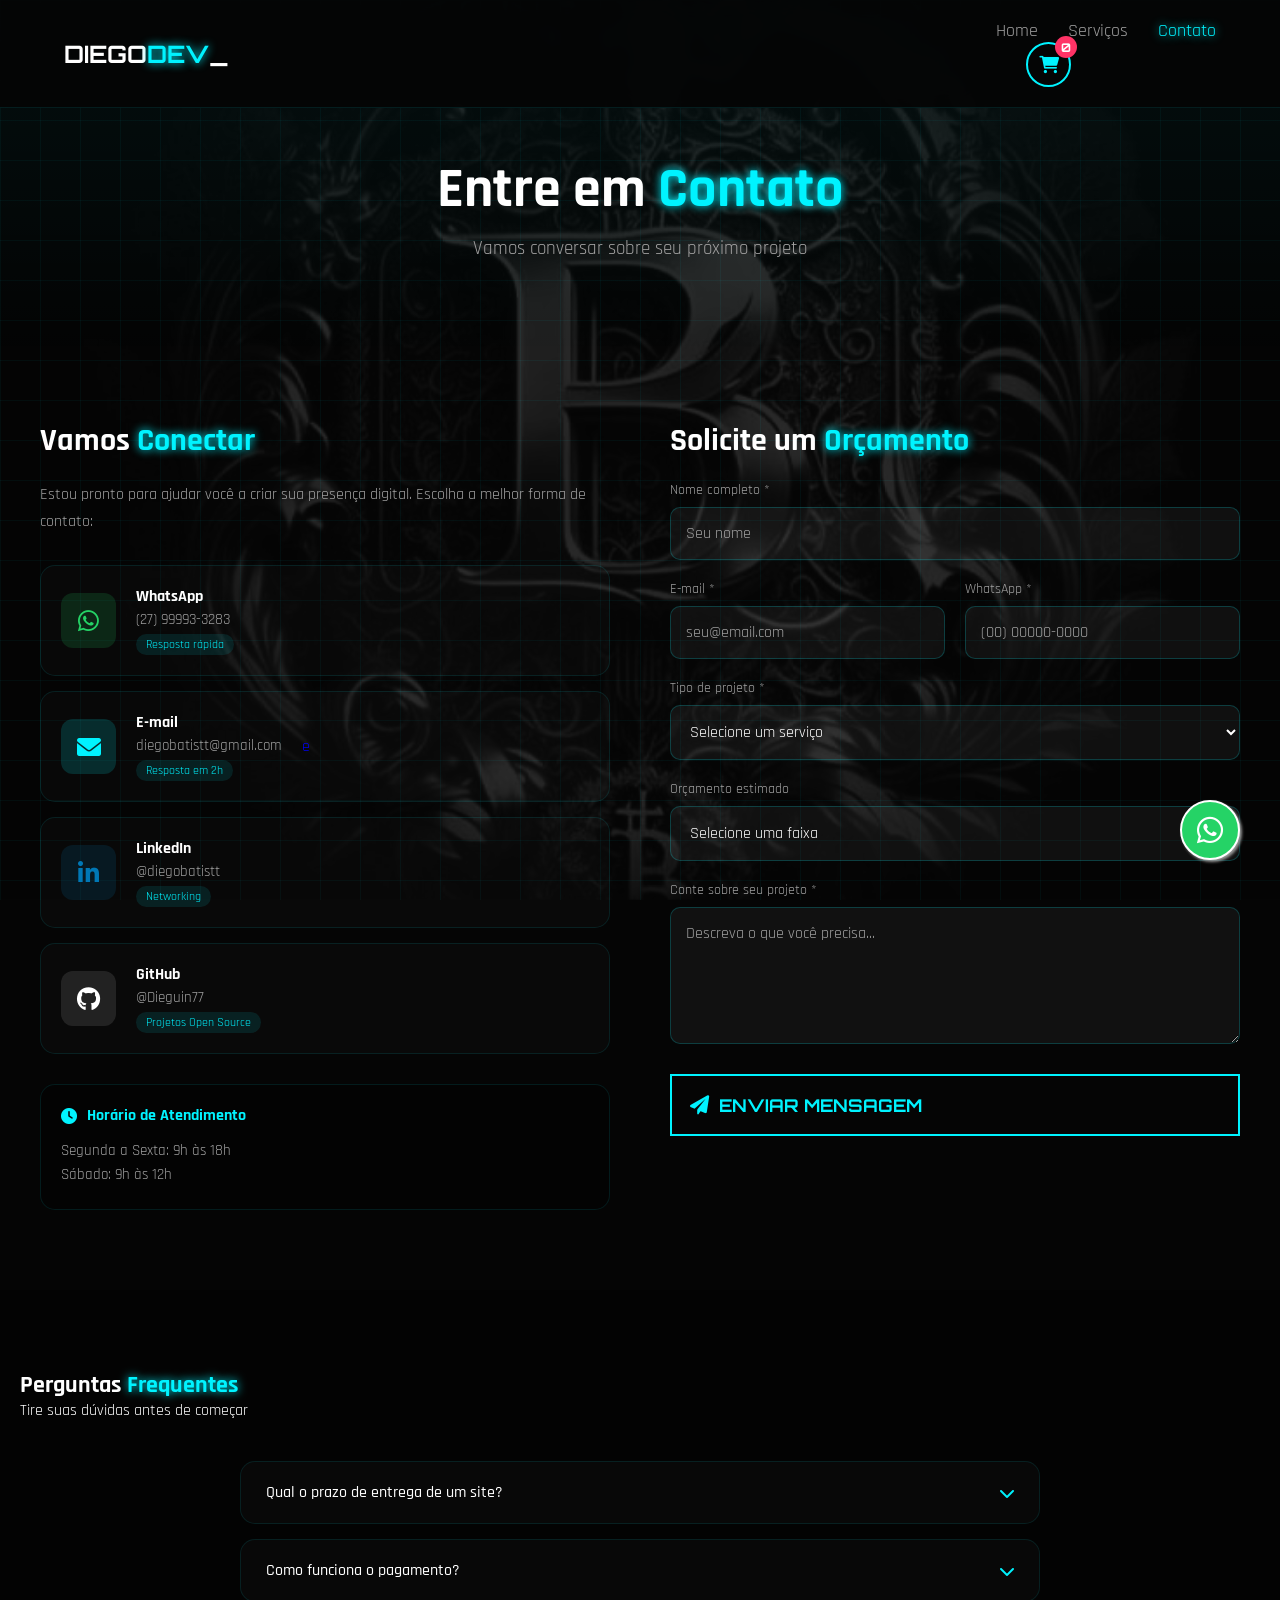
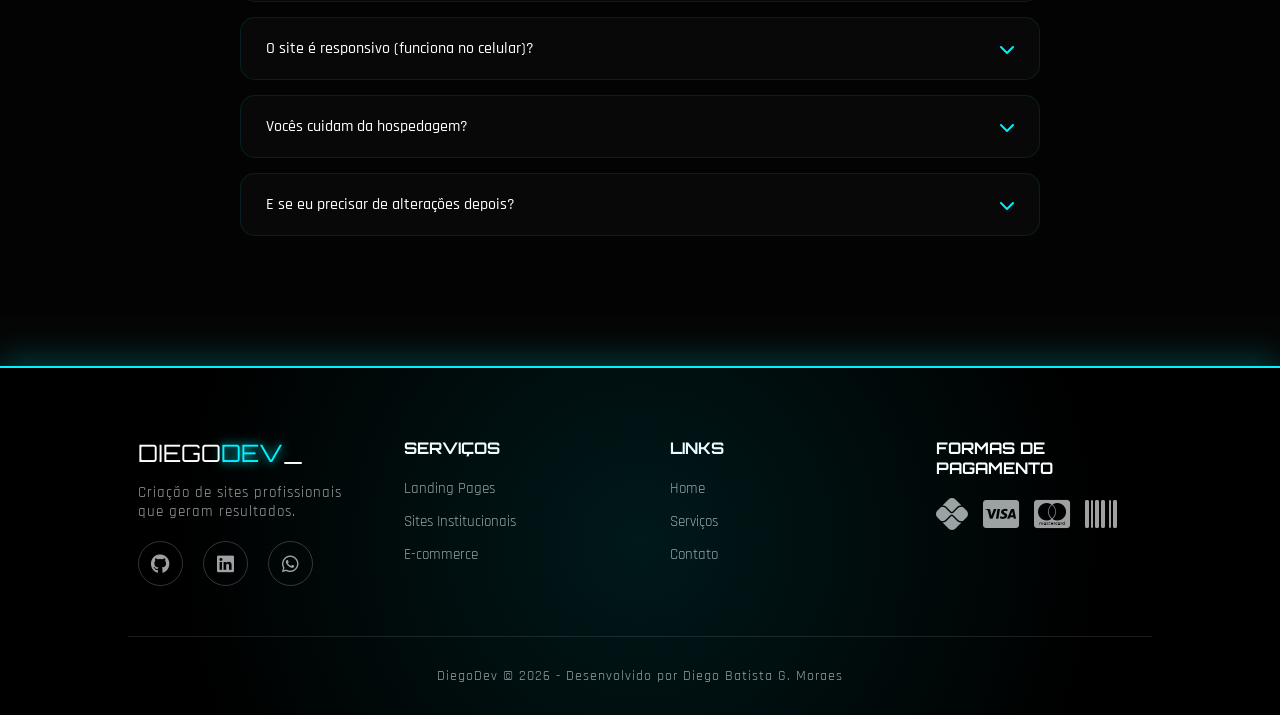
==== contato.html @ d818a697 "Transforma site em e-commerce de serviços web + adiciona páginas Serviços e Contato" ====
<!DOCTYPE html>
<html lang="pt-br">
<head>
    <meta charset="UTF-8">
    <meta name="viewport" content="width=device-width, initial-scale=1.0">
    <title>Contato | DiegoDev - Criação de Sites Profissionais</title>
    <meta name="description" content="Entre em contato para solicitar um orçamento personalizado para seu projeto web.">
    <meta name="keywords" content="criação de sites, orçamento, contato, desenvolvimento web">
    
    <link rel="icon" type="image/png" href="imagem/favicon-diego.png">

    <!-- Open Graph / Facebook -->
    <meta property="og:type" content="website">
    <meta property="og:title" content="Contato | DiegoDev">
    <meta property="og:description" content="Entre em contato para seu próximo projeto.">
    <meta property="og:image" content="imagem/Diego.png">

    <link rel="preconnect" href="https://fonts.googleapis.com">
    <link rel="preconnect" href="https://fonts.gstatic.com" crossorigin>
    <link href="https://fonts.googleapis.com/css2?family=Orbitron:wght@400;700&family=Rajdhani:wght@300;500;700&display=swap" rel="stylesheet">
    <link rel="stylesheet" href="https://cdnjs.cloudflare.com/ajax/libs/font-awesome/6.0.0/css/all.min.css">
    
    <link rel="stylesheet" href="style.css">
</head>
<body>

    <div class="grid-background"></div>
    <div class="overlay-image"></div>

    <!-- Loader Animado -->
    <div id="loader" class="loader">
        <div class="loader-content">
            <span class="loader-text">DIEGO<span class="highlight">DEV</span></span>
            <div class="loader-bar"></div>
        </div>
    </div>

    <header>
        <div class="logo">DIEGO<span class="highlight">DEV</span>_</div>
        <nav>
            <ul class="nav-links">
                <li><a href="index.html">Home</a></li>
                <li><a href="servicos.html">Serviços</a></li>
                <li><a href="contato.html" class="active">Contato</a></li>
            </ul>
            <div class="header-actions">
                <button class="cart-btn" id="cartBtn">
                    <i class="fas fa-shopping-cart"></i>
                    <span class="cart-count" id="cartCount">0</span>
                </button>
            </div>
            <div class="menu-toggle" id="menuToggle">
                <span></span>
                <span></span>
                <span></span>
            </div>
        </nav>
    </header>

    <!-- Menu Mobile -->
    <div class="mobile-menu" id="mobileMenu">
        <ul>
            <li><a href="index.html">Home</a></li>
            <li><a href="servicos.html">Serviços</a></li>
            <li><a href="contato.html">Contato</a></li>
            <li><a href="https://wa.me/5527999933283" target="_blank" class="btn-neon">Falar no WhatsApp</a></li>
        </ul>
    </div>

    <!-- Carrinho Modal -->
    <div class="cart-modal" id="cartModal">
        <div class="cart-content">
            <div class="cart-header">
                <h3><i class="fas fa-shopping-cart"></i> Serviços Selecionados</h3>
                <button class="close-cart" id="closeCart"><i class="fas fa-times"></i></button>
            </div>
            <div class="cart-items" id="cartItems">
                <p class="empty-cart">Nenhum serviço selecionado</p>
            </div>
            <div class="cart-footer">
                <div class="cart-total">
                    <span>Total:</span>
                    <span class="total-value" id="cartTotal">R$ 0,00</span>
                </div>
                <button class="btn-neon checkout-btn" id="checkoutBtn">
                    <i class="fab fa-whatsapp"></i> Solicitar Orçamento
                </button>
            </div>
        </div>
    </div>

    <!-- HERO CONTATO -->
    <section class="page-hero">
        <div class="hero-content fade-in">
            <h1>Entre em <span class="highlight">Contato</span></h1>
            <p>Vamos conversar sobre seu próximo projeto</p>
        </div>
    </section>

    <!-- SEÇÃO DE CONTATO -->
    <section class="contact-section">
        <div class="contact-container">
            
            <!-- Informações de Contato -->
            <div class="contact-info fade-in">
                <h2>Vamos <span class="highlight">Conectar</span></h2>
                <p>Estou pronto para ajudar você a criar sua presença digital. Escolha a melhor forma de contato:</p>
                
                <div class="contact-cards">
                    <a href="https://wa.me/5527999933283" target="_blank" class="contact-card">
                        <div class="contact-icon whatsapp">
                            <i class="fab fa-whatsapp"></i>
                        </div>
                        <div class="contact-details">
                            <h4>WhatsApp</h4>
                            <p>(27) 99993-3283</p>
                            <span class="contact-status">Resposta rápida</span>
                        </div>
                    </a>

                    <a href="mailto:diegobatistt@gmail.com" class="contact-card">
                        <div class="contact-icon email">
                            <i class="fas fa-envelope"></i>
                        </div>
                        <div class="contact-details">
                            <h4>E-mail</h4>
                            <p>diegobatistt@gmail.com</p>
                            <span class="contact-status">Resposta em 2h</span>
                        </div>e 
                    </a>

                    <a href="https://www.linkedin.com/in/diegobatistt" target="_blank" class="contact-card">
                        <div class="contact-icon linkedin">
                            <i class="fab fa-linkedin-in"></i>
                        </div>
                        <div class="contact-details">
                            <h4>LinkedIn</h4>
                            <p>@diegobatistt</p>
                            <span class="contact-status">Networking</span>
                        </div>
                    </a>

                    <a href="https://github.com/Dieguin77" target="_blank" class="contact-card">
                        <div class="contact-icon github">
                            <i class="fab fa-github"></i>
                        </div>
                        <div class="contact-details">
                            <h4>GitHub</h4>
                            <p>@Dieguin77</p>
                            <span class="contact-status">Projetos Open Source</span>
                        </div>
                    </a>
                </div>

                <div class="contact-schedule">
                    <h4><i class="fas fa-clock"></i> Horário de Atendimento</h4>
                    <p>Segunda a Sexta: 9h às 18h</p>
                    <p>Sábado: 9h às 12h</p>
                </div>
            </div>

            <!-- Formulário de Contato -->
            <div class="contact-form-container fade-in">
                <h2>Solicite um <span class="highlight">Orçamento</span></h2>
                <form class="contact-form" id="contactForm">
                    <div class="form-group">
                        <label for="name">Nome completo *</label>
                        <input type="text" id="name" name="name" required placeholder="Seu nome">
                    </div>

                    <div class="form-row">
                        <div class="form-group">
                            <label for="email">E-mail *</label>
                            <input type="email" id="email" name="email" required placeholder="seu@email.com">
                        </div>
                        <div class="form-group">
                            <label for="phone">WhatsApp *</label>
                            <input type="tel" id="phone" name="phone" required placeholder="(00) 00000-0000">
                        </div>
                    </div>

                    <div class="form-group">
                        <label for="service">Tipo de projeto *</label>
                        <select id="service" name="service" required>
                            <option value="">Selecione um serviço</option>
                            <option value="Landing Page">Landing Page</option>
                            <option value="Site Institucional">Site Institucional</option>
                            <option value="E-commerce">E-commerce</option>
                            <option value="Sistema Web">Sistema Web</option>
                            <option value="Manutenção">Manutenção de Site</option>
                            <option value="Outro">Outro</option>
                        </select>
                    </div>

                    <div class="form-group">
                        <label for="budget">Orçamento estimado</label>
                        <select id="budget" name="budget">
                            <option value="">Selecione uma faixa</option>
                            <option value="Até R$ 500">Até R$ 500</option>
                            <option value="R$ 500 - R$ 1.000">R$ 500 - R$ 1.000</option>
                            <option value="R$ 1.000 - R$ 2.000">R$ 1.000 - R$ 2.000</option>
                            <option value="R$ 2.000 - R$ 5.000">R$ 2.000 - R$ 5.000</option>
                            <option value="Acima de R$ 5.000">Acima de R$ 5.000</option>
                        </select>
                    </div>

                    <div class="form-group">
                        <label for="message">Conte sobre seu projeto *</label>
                        <textarea id="message" name="message" rows="5" required placeholder="Descreva o que você precisa..."></textarea>
                    </div>

                    <button type="submit" class="btn-neon btn-submit">
                        <i class="fas fa-paper-plane"></i> Enviar Mensagem
                    </button>
                </form>
            </div>

        </div>
    </section>

    <!-- FAQ -->
    <section class="faq-section">
        <div class="section-header fade-in">
            <h2>Perguntas <span class="highlight">Frequentes</span></h2>
            <p>Tire suas dúvidas antes de começar</p>
        </div>
        <div class="faq-container">
            <div class="faq-item fade-in">
                <button class="faq-question">
                    <span>Qual o prazo de entrega de um site?</span>
                    <i class="fas fa-chevron-down"></i>
                </button>
                <div class="faq-answer">
                    <p>O prazo varia conforme a complexidade do projeto. Landing pages são entregues em 5-7 dias úteis, 
                    sites institucionais em 10-15 dias, e e-commerces em 20-30 dias. Projetos personalizados têm prazo definido após análise.</p>
                </div>
            </div>

            <div class="faq-item fade-in">
                <button class="faq-question">
                    <span>Como funciona o pagamento?</span>
                    <i class="fas fa-chevron-down"></i>
                </button>
                <div class="faq-answer">
                    <p>Trabalhamos com 50% de entrada e 50% na entrega. Aceitamos PIX, transferência bancária e cartões 
                    de crédito (via link de pagamento). Para projetos maiores, podemos parcelar em até 3x.</p>
                </div>
            </div>

            <div class="faq-item fade-in">
                <button class="faq-question">
                    <span>O site é responsivo (funciona no celular)?</span>
                    <i class="fas fa-chevron-down"></i>
                </button>
                <div class="faq-answer">
                    <p>Sim! Todos os sites são desenvolvidos com design responsivo, funcionando perfeitamente em 
                    computadores, tablets e smartphones. Isso é padrão em todos os projetos.</p>
                </div>
            </div>

            <div class="faq-item fade-in">
                <button class="faq-question">
                    <span>Vocês cuidam da hospedagem?</span>
                    <i class="fas fa-chevron-down"></i>
                </button>
                <div class="faq-answer">
                    <p>Sim! Oferecemos hospedagem vitalicia em todos os projetos. Após esse período, 
                    a renovação custa R$ 97/ano (inclui domínio, hospedagem e SSL).</p>
                </div>
            </div>

            <div class="faq-item fade-in">
                <button class="faq-question">
                    <span>E se eu precisar de alterações depois?</span>
                    <i class="fas fa-chevron-down"></i>
                </button>
                <div class="faq-answer">
                    <p>Oferecemos 1 anos de suporte gratuito após a entrega para pequenos ajustes. 
                    Para alterações contínuas, temos o plano de manutenção mensal por R$ 37/mês.</p>
                </div>
            </div>
        </div>
    </section>

    <footer>
        <div class="footer-content">
            <div class="footer-section">
                <div class="footer-logo">DIEGO<span class="highlight">DEV</span>_</div>
                <p>Criação de sites profissionais que geram resultados.</p>
                <div class="footer-links">
                    <a href="https://github.com/Dieguin77" target="_blank"><i class="fab fa-github"></i></a>
                    <a href="https://www.linkedin.com/in/diegobatistt" target="_blank"><i class="fab fa-linkedin"></i></a>
                    <a href="https://wa.me/5527999933283" target="_blank"><i class="fab fa-whatsapp"></i></a>
                </div>
            </div>
            <div class="footer-section">
                <h4>Serviços</h4>
                <ul>
                    <li><a href="servicos.html">Landing Pages</a></li>
                    <li><a href="servicos.html">Sites Institucionais</a></li>
                    <li><a href="servicos.html">E-commerce</a></li>
                </ul>
            </div>
            <div class="footer-section">
                <h4>Links</h4>
                <ul>
                    <li><a href="index.html">Home</a></li>
                    <li><a href="servicos.html">Serviços</a></li>
                    <li><a href="contato.html">Contato</a></li>
                </ul>
            </div>
            <div class="footer-section">
                <h4>Formas de Pagamento</h4>
                <div class="payment-icons">
                    <i class="fab fa-pix"></i>
                    <i class="fab fa-cc-visa"></i>
                    <i class="fab fa-cc-mastercard"></i>
                    <i class="fas fa-barcode"></i>
                </div>
            </div>
        </div>
        <div class="footer-bottom">
            <p>DiegoDev © 2026 - Desenvolvido por Diego Batista G. Moraes</p>
        </div>
    </footer>

    <script src="script.js"></script>
    <a href="https://wa.me/5527999933283?text=Olá+Diego!+Vi+seus+serviços+e+quero+um+orçamento." class="whatsapp-float" target="_blank">
        <i class="fab fa-whatsapp"></i>
        <span class="whatsapp-tooltip">Solicite um orçamento!</span>
    </a>
</body>
</html>
---- style.css ----
:root {
    --bg-color: #050505;
    --neon-cyan: #00f3ff;
    --neon-purple: #bc13fe;
    --neon-green: #25d366;
    --text-main: #ffffff;
    --text-dim: #a0a0a0;
    --font-title: 'Orbitron', sans-serif;
    --font-body: 'Rajdhani', sans-serif;
}

* { margin: 0; padding: 0; box-sizing: border-box; text-decoration: none; list-style: none; }

html {
    scroll-behavior: smooth;
}

body {
    background-color: var(--bg-color);
    color: var(--text-main);
    font-family: var(--font-body);
    overflow-x: hidden;
}

/* === LOADER === */
.loader {
    position: fixed;
    top: 0;
    left: 0;
    width: 100%;
    height: 100vh;
    background: var(--bg-color);
    display: flex;
    justify-content: center;
    align-items: center;
    z-index: 9999;
    transition: opacity 0.5s, visibility 0.5s;
}

.loader.hidden {
    opacity: 0;
    visibility: hidden;
}

.loader-content {
    text-align: center;
}

.loader-text {
    font-family: var(--font-title);
    font-size: 2rem;
    color: var(--text-main);
    display: block;
    margin-bottom: 20px;
}

.loader-bar {
    width: 200px;
    height: 3px;
    background: rgba(255,255,255,0.1);
    border-radius: 3px;
    overflow: hidden;
    position: relative;
}

.loader-bar::after {
    content: '';
    position: absolute;
    left: -50%;
    width: 50%;
    height: 100%;
    background: linear-gradient(90deg, transparent, var(--neon-cyan), transparent);
    animation: loading 1s infinite;
}

@keyframes loading {
    0% { left: -50%; }
    100% { left: 100%; }
}

/* === FUNDO DUPLO (GRID + SUA IMAGEM) === */
.grid-background {
    position: fixed;
    top: 0; left: 0; width: 100%; height: 100vh; z-index: -2;
    background-image: linear-gradient(rgba(0, 243, 255, 0.05) 1px, transparent 1px),
                      linear-gradient(90deg, rgba(0, 243, 255, 0.05) 1px, transparent 1px);
    background-size: 40px 40px;
}
.overlay-image {
    position: fixed;
    top: 0; left: 0; width: 100%; height: 100vh; z-index: -1;
    /* Aqui puxamos a sua imagem de fundo com transparência */
    background: url('imagem/efeito-fundo.jpg') no-repeat center center/cover;
    opacity: 0.15; /* Bem suave para não brigar com o texto */
    mix-blend-mode: luminosity;
}

/* === CABEÇALHO === */
header {
    display: flex; justify-content: space-between; align-items: center;
    padding: 20px 5%; background: rgba(5, 5, 5, 0.9); backdrop-filter: blur(10px);
    border-bottom: 1px solid rgba(0, 243, 255, 0.1); position: fixed; width: 100%; z-index: 100;
}
.logo { font-family: var(--font-title); font-size: 1.5rem; font-weight: 700; color: #fff; }
.highlight { color: var(--neon-cyan); text-shadow: 0 0 10px var(--neon-cyan); }
.nav-links { display: flex; gap: 30px; align-items: center; }
.nav-links a { color: var(--text-dim); font-size: 1.1rem; transition: 0.3s; position: relative; }
.nav-links a:hover { color: var(--neon-cyan); }
.nav-links a::after {
    content: '';
    position: absolute;
    bottom: -5px;
    left: 0;
    width: 0;
    height: 2px;
    background: var(--neon-cyan);
    transition: width 0.3s;
}
.nav-links a:hover::after { width: 100%; }

/* Menu Toggle Mobile */
.menu-toggle {
    display: none;
    flex-direction: column;
    gap: 5px;
    cursor: pointer;
    z-index: 101;
}
.menu-toggle span {
    width: 25px;
    height: 3px;
    background: var(--neon-cyan);
    border-radius: 3px;
    transition: 0.3s;
}
.menu-toggle.active span:nth-child(1) { transform: rotate(45deg) translate(5px, 5px); }
.menu-toggle.active span:nth-child(2) { opacity: 0; }
.menu-toggle.active span:nth-child(3) { transform: rotate(-45deg) translate(7px, -6px); }

/* Mobile Menu */
.mobile-menu {
    position: fixed;
    top: 0;
    right: -100%;
    width: 70%;
    height: 100vh;
    background: rgba(5, 5, 5, 0.98);
    backdrop-filter: blur(20px);
    z-index: 99;
    padding: 100px 40px;
    transition: right 0.4s ease;
    border-left: 1px solid rgba(0, 243, 255, 0.2);
}
.mobile-menu.active { right: 0; }
.mobile-menu ul { display: flex; flex-direction: column; gap: 30px; }
.mobile-menu a {
    color: var(--text-main);
    font-size: 1.3rem;
    font-family: var(--font-title);
    transition: 0.3s;
}
.mobile-menu a:hover { color: var(--neon-cyan); padding-left: 10px; }

/* === HERO SECTION === */
.hero {
    min-height: 100vh; display: flex; align-items: center; justify-content: space-between;
    padding: 0 10%; padding-top: 80px;
}
.hero-content { max-width: 600px; z-index: 2; }
.tagline { color: var(--neon-cyan); font-family: monospace; margin-bottom: 10px; }
h1 { font-family: var(--font-title); font-size: 3.5rem; line-height: 1.1; margin-bottom: 10px; }
.typing-effect { font-size: 2rem; color: var(--text-dim); margin-bottom: 20px; min-height: 2.4rem; }
.description { font-size: 1.2rem; color: var(--text-dim); margin-bottom: 20px; line-height: 1.6; }

/* Badge de Disponibilidade */
.availability-badge {
    display: inline-flex;
    align-items: center;
    gap: 10px;
    padding: 8px 16px;
    background: rgba(0, 243, 255, 0.1);
    border: 1px solid rgba(0, 243, 255, 0.3);
    border-radius: 50px;
    margin-bottom: 25px;
    font-size: 0.9rem;
    color: var(--neon-cyan);
}
.pulse-dot {
    width: 10px;
    height: 10px;
    background: var(--neon-green);
    border-radius: 50%;
    animation: pulse 2s infinite;
}
@keyframes pulse {
    0% { box-shadow: 0 0 0 0 rgba(37, 211, 102, 0.7); }
    70% { box-shadow: 0 0 0 10px rgba(37, 211, 102, 0); }
    100% { box-shadow: 0 0 0 0 rgba(37, 211, 102, 0); }
}

/* FOTO DE PERFIL FLUTUANDO */
.hero-image-container {
    width: 400px; height: 400px;
    display: flex; justify-content: center; align-items: center;
    position: relative;
    z-index: 1;
}
.image-glow {
    position: absolute;
    width: 300px;
    height: 300px;
    background: radial-gradient(circle, rgba(0, 243, 255, 0.3) 0%, transparent 70%);
    border-radius: 50%;
    filter: blur(40px);
    animation: glow-pulse 4s ease-in-out infinite;
}
@keyframes glow-pulse {
    0%, 100% { opacity: 0.5; transform: scale(1); }
    50% { opacity: 0.8; transform: scale(1.1); }
}
.profile-img {
    width: 100%; height: auto;
    filter: drop-shadow(0 0 20px rgba(0, 243, 255, 0.3));
    animation: float 6s ease-in-out infinite;
    position: relative;
    z-index: 2;
}
@keyframes float { 0% { transform: translateY(0px); } 50% { transform: translateY(-20px); } 100% { transform: translateY(0px); } }

/* === STATS SECTION === */
.stats-section {
    padding: 60px 10%;
    background: linear-gradient(180deg, transparent, rgba(0, 243, 255, 0.05), transparent);
    border-top: 1px solid rgba(0, 243, 255, 0.1);
    border-bottom: 1px solid rgba(0, 243, 255, 0.1);
}
.stats-container {
    display: grid;
    grid-template-columns: repeat(4, 1fr);
    gap: 30px;
    max-width: 1000px;
    margin: 0 auto;
}
.stat-item {
    text-align: center;
    padding: 30px 20px;
    background: rgba(20, 20, 25, 0.5);
    border: 1px solid rgba(0, 243, 255, 0.1);
    border-radius: 10px;
    transition: 0.3s;
}
.stat-item:hover {
    transform: translateY(-5px);
    border-color: var(--neon-cyan);
    box-shadow: 0 10px 30px rgba(0, 243, 255, 0.15);
}
.stat-item i {
    font-size: 2.5rem;
    color: var(--neon-cyan);
    margin-bottom: 15px;
}
.stat-number {
    display: block;
    font-family: var(--font-title);
    font-size: 2.5rem;
    font-weight: bold;
    color: var(--text-main);
    margin-bottom: 5px;
}
.stat-number::after {
    content: '+';
    font-size: 1.5rem;
    color: var(--neon-cyan);
}
.stat-label {
    font-size: 0.95rem;
    color: var(--text-dim);
    text-transform: uppercase;
    letter-spacing: 1px;
}

/* BOTÕES */
.cta-group { display: flex; gap: 15px; flex-wrap: wrap; }
.btn-neon {
    padding: 12px 30px; background: transparent; color: var(--neon-cyan);
    border: 2px solid var(--neon-cyan); font-family: var(--font-title); font-weight: bold;
    text-transform: uppercase; cursor: pointer; transition: 0.3s;
    display: inline-flex; align-items: center; gap: 10px;
}
.btn-neon:hover { background: var(--neon-cyan); color: #000; box-shadow: 0 0 20px var(--neon-cyan); }
.btn-neon i { font-size: 1.2rem; }
.btn-outline {
    padding: 12px 30px; border: 1px solid var(--text-dim); color: var(--text-main); transition: 0.3s;
}
.btn-outline:hover { border-color: #fff; background: rgba(255,255,255,0.1); }
.btn-large { padding: 18px 40px; font-size: 1.1rem; }
.btn-small {
    padding: 8px 20px;
    background: var(--neon-cyan);
    color: #000;
    border-radius: 5px;
    font-weight: bold;
    transition: 0.3s;
}
.btn-small:hover {
    box-shadow: 0 0 20px var(--neon-cyan);
    transform: scale(1.05);
}

/* === PROJETOS === */
.projects-section { padding: 80px 10%; }
.section-title { font-family: var(--font-title); font-size: 2.5rem; text-align: center; margin-bottom: 50px; }
.projects-grid { display: grid; grid-template-columns: repeat(auto-fit, minmax(300px, 1fr)); gap: 30px; }

.card {
    background: rgba(20, 20, 25, 0.6); border: 1px solid rgba(0, 243, 255, 0.1);
    border-radius: 8px; overflow: hidden; transition: 0.3s;
}
.card:hover { transform: translateY(-5px); border-color: var(--neon-cyan); box-shadow: 0 5px 15px rgba(0, 243, 255, 0.1); }

.card-img-wrapper { width: 100%; height: 250px; overflow: hidden; }
.card-img-wrapper img { width: 100%; height: 100%; object-fit: cover; object-position: top; transition: 0.5s; opacity: 0.8; }
.card:hover .card-img-wrapper img { transform: scale(1.1); opacity: 1; }

.card-body { padding: 20px; }
.card-body h3 { color: var(--neon-cyan); margin-bottom: 10px; font-size: 1.4rem; }
.card-body p { color: var(--text-dim); font-size: 0.95rem; margin-bottom: 15px; }

.tech-tags { display: flex; gap: 10px; }
.tech-tags span {
    font-size: 0.8rem; padding: 4px 8px; background: rgba(0, 243, 255, 0.1);
    color: var(--neon-cyan); border-radius: 4px;
}

/* Responsivo */
@media (max-width: 900px) {
    .hero { flex-direction: column; text-align: center; padding-top: 120px; }
    .hero-image-container { width: 250px; height: 250px; margin-top: 40px; }
    .nav-links { display: none; }
    .menu-toggle { display: flex; }
    .stats-container { grid-template-columns: repeat(2, 1fr); }
    .cta-group { justify-content: center; }
    .availability-badge { justify-content: center; }
}

@media (max-width: 600px) {
    h1 { font-size: 2.5rem; }
    .typing-effect { font-size: 1.5rem; }
    .stats-container { grid-template-columns: 1fr; }
    .section-title { font-size: 1.8rem; }
}

/* === SEÇÃO SKILLS === */
.skills-section {
    padding: 80px 10%;
    position: relative;
    z-index: 1;
}

.skills-container {
    display: grid;
    grid-template-columns: repeat(auto-fit, minmax(300px, 1fr));
    gap: 50px;
}

.skill-category h3 {
    color: var(--text-main);
    font-family: var(--font-title);
    font-size: 1.5rem;
    margin-bottom: 20px;
    border-left: 4px solid var(--neon-cyan);
    padding-left: 15px;
    text-transform: uppercase;
}

.skill-grid {
    display: grid;
    grid-template-columns: repeat(auto-fill, minmax(100px, 1fr));
    gap: 15px;
}

.skill-item {
    background: rgba(255, 255, 255, 0.03);
    border: 1px solid rgba(255, 255, 255, 0.1);
    padding: 15px;
    border-radius: 6px;
    text-align: center;
    transition: all 0.3s ease;
    cursor: default;
    display: flex;
    flex-direction: column;
    align-items: center;
    gap: 10px;
}

.skill-item i {
    font-size: 2rem;
    color: var(--text-dim);
    transition: 0.3s;
}

.skill-item span {
    font-size: 0.9rem;
    color: var(--text-dim);
    font-weight: 500;
}

/* Efeito Hover (O Brilho High Tech) */
.skill-item:hover {
    background: rgba(0, 243, 255, 0.1);
    border-color: var(--neon-cyan);
    transform: translateY(-5px);
    box-shadow: 0 5px 15px rgba(0, 243, 255, 0.15);
}

.skill-item:hover i {
    color: var(--neon-cyan);
    text-shadow: 0 0 10px var(--neon-cyan);
}

.skill-item:hover span {
    color: #fff;
}

/* Destaque especial para SDR (Seu diferencial) */
.skill-item.highlight-border {
    border-color: rgba(188, 19, 254, 0.5); /* Roxo Neon */
}
.skill-item.highlight-border:hover {
    border-color: #bc13fe;
    box-shadow: 0 5px 15px rgba(188, 19, 254, 0.2);
}
.skill-item.highlight-border:hover i {
    color: #bc13fe;
    text-shadow: 0 0 10px #bc13fe;
}

/* === SEÇÃO DE SERVIÇOS (PRICING) === */
.services-section { padding: 80px 10%; }

.pricing-grid {
    display: grid; grid-template-columns: repeat(auto-fit, minmax(300px, 1fr));
    gap: 30px; align-items: center;
}

.pricing-card {
    background: rgba(20, 20, 25, 0.8); border: 1px solid rgba(255, 255, 255, 0.1);
    border-radius: 12px; padding: 40px; text-align: center; position: relative;
    transition: 0.3s;
}

.pricing-card h3 { font-size: 1.8rem; margin-bottom: 20px; color: #fff; }

.price { font-size: 1.5rem; color: var(--text-dim); margin-bottom: 10px; }
.price .value { font-size: 2.5rem; color: #fff; font-weight: bold; font-family: var(--font-title); }

.scarcity { font-size: 0.9rem; color: var(--neon-cyan); margin-bottom: 30px; font-style: italic; }

.features { margin-bottom: 30px; text-align: left; }
.features li { margin-bottom: 15px; color: var(--text-dim); display: flex; align-items: center; gap: 10px; }
.features li i { color: var(--neon-cyan); }

/* Destaque do Card do Meio */
.pricing-card.featured {
    border: 2px solid var(--neon-cyan);
    background: rgba(0, 243, 255, 0.05);
    transform: scale(1.05);
    z-index: 2;
    box-shadow: 0 0 30px rgba(0, 243, 255, 0.15);
}

.badge {
    position: absolute; top: -15px; left: 50%; transform: translateX(-50%);
    background: var(--neon-cyan); color: #000; padding: 5px 15px;
    font-weight: bold; font-size: 0.8rem; border-radius: 20px;
    box-shadow: 0 0 10px var(--neon-cyan);
}

.pricing-card:hover { transform: translateY(-10px); }
.pricing-card.featured:hover { transform: scale(1.08) translateY(-10px); }

/* === TESTIMONIALS SECTION === */
.testimonials-section {
    padding: 80px 10%;
    background: linear-gradient(180deg, transparent, rgba(0, 243, 255, 0.03), transparent);
}

.testimonials-container {
    display: grid;
    grid-template-columns: repeat(auto-fit, minmax(300px, 1fr));
    gap: 30px;
    margin-top: 40px;
}

.testimonial-card {
    background: rgba(20, 20, 25, 0.8);
    border: 1px solid rgba(255, 255, 255, 0.1);
    border-radius: 12px;
    padding: 30px;
    transition: 0.3s;
    position: relative;
    overflow: hidden;
}

.testimonial-card::before {
    content: '"';
    position: absolute;
    top: 10px;
    right: 20px;
    font-size: 6rem;
    font-family: serif;
    color: rgba(0, 243, 255, 0.1);
    line-height: 1;
}

.testimonial-card:hover {
    transform: translateY(-5px);
    border-color: var(--neon-cyan);
    box-shadow: 0 10px 30px rgba(0, 243, 255, 0.1);
}

.testimonial-header {
    display: flex;
    align-items: center;
    gap: 15px;
    margin-bottom: 20px;
}

.client-avatar {
    width: 60px;
    height: 60px;
    border-radius: 50%;
    background: linear-gradient(135deg, var(--neon-cyan), var(--neon-purple));
    display: flex;
    align-items: center;
    justify-content: center;
}

.client-avatar i {
    font-size: 1.5rem;
    color: #000;
}

.client-info h4 {
    color: var(--text-main);
    font-size: 1.1rem;
    margin-bottom: 5px;
}

.client-info span {
    color: var(--neon-cyan);
    font-size: 0.9rem;
}

.testimonial-text {
    color: var(--text-dim);
    font-size: 1rem;
    line-height: 1.7;
    margin-bottom: 20px;
    font-style: italic;
}

.stars {
    display: flex;
    gap: 5px;
}

.stars i {
    color: #ffc107;
    font-size: 1rem;
}

/* === CTA SECTION === */
.cta-section {
    padding: 100px 10%;
    text-align: center;
    background: linear-gradient(180deg, transparent, rgba(0, 243, 255, 0.05));
    position: relative;
}

.cta-section::before {
    content: '';
    position: absolute;
    top: 0;
    left: 50%;
    transform: translateX(-50%);
    width: 200px;
    height: 2px;
    background: linear-gradient(90deg, transparent, var(--neon-cyan), transparent);
}

.cta-content h2 {
    font-family: var(--font-title);
    font-size: 2.5rem;
    margin-bottom: 20px;
}

.cta-content > p {
    color: var(--text-dim);
    font-size: 1.2rem;
    margin-bottom: 30px;
}

.cta-buttons {
    margin-bottom: 20px;
}

.cta-note {
    color: var(--neon-cyan);
    font-size: 0.95rem;
}

.cta-note i {
    margin-right: 5px;
}

/* === WHATSAPP FLUTUANTE === */
.whatsapp-float {
    position: fixed; width: 60px; height: 60px;
    bottom: 40px; right: 40px;
    background-color: #25d366; color: #FFF;
    border-radius: 50px; text-align: center; font-size: 30px;
    box-shadow: 2px 2px 3px #999; z-index: 1000;
    display: flex; align-items: center; justify-content: center;
    transition: 0.3s;
    border: 2px solid #fff;
}

.whatsapp-float:hover {
    background-color: #128c7e; transform: scale(1.1);
    box-shadow: 0 0 20px #25d366;
}

.whatsapp-tooltip {
    position: absolute;
    right: 70px;
    background: #25d366;
    color: #fff;
    padding: 8px 15px;
    border-radius: 5px;
    font-size: 14px;
    white-space: nowrap;
    opacity: 0;
    visibility: hidden;
    transition: 0.3s;
}

.whatsapp-float:hover .whatsapp-tooltip {
    opacity: 1;
    visibility: visible;
    right: 75px;
}

/* Animação de Pulso para chamar atenção */
.whatsapp-float { animation: pulse-green 2s infinite; }

@keyframes pulse-green {
    0% { transform: scale(0.95); box-shadow: 0 0 0 0 rgba(37, 211, 102, 0.7); }
    70% { transform: scale(1); box-shadow: 0 0 0 10px rgba(37, 211, 102, 0); }
    100% { transform: scale(0.95); box-shadow: 0 0 0 0 rgba(37, 211, 102, 0); }
}

/* === FOOTER NEON EM CHAMAS === */
footer {
    background: #000;
    padding: 50px 20px 30px;
    text-align: center;
    position: relative;
    margin-top: 50px;
    overflow: hidden;
    
    /* Borda superior brilhante (O "Chão" Neon) */
    border-top: 2px solid var(--neon-cyan);
    box-shadow: 0 -10px 30px rgba(0, 243, 255, 0.2);
}

.footer-content {
    max-width: 800px;
    margin: 0 auto;
}

.footer-logo {
    font-family: var(--font-title);
    font-size: 1.8rem;
    color: var(--text-main);
    margin-bottom: 20px;
}

.footer-links {
    display: flex;
    justify-content: center;
    gap: 20px;
    margin-bottom: 25px;
}

.footer-links a {
    width: 45px;
    height: 45px;
    border-radius: 50%;
    border: 1px solid rgba(255,255,255,0.2);
    display: flex;
    align-items: center;
    justify-content: center;
    color: var(--text-dim);
    font-size: 1.2rem;
    transition: 0.3s;
}

.footer-links a:hover {
    color: var(--neon-cyan);
    border-color: var(--neon-cyan);
    box-shadow: 0 0 15px rgba(0, 243, 255, 0.3);
    transform: translateY(-3px);
}

footer p {
    font-family: var(--font-body);
    font-size: 1rem;
    color: var(--text-dim);
    letter-spacing: 1px;
}

footer strong {
    color: var(--neon-cyan);
    font-weight: 600;
}

/* Animação que faz o texto "pegar fogo" (oscilar) */
@keyframes neon-fire {
    from {
        text-shadow: 
            0 0 5px #fff,
            0 0 10px #fff,
            0 0 20px var(--neon-cyan),
            0 0 40px var(--neon-cyan);
    }
    to {
        text-shadow: 
            0 0 2px #fff,
            0 0 5px #fff,
            0 0 10px var(--neon-cyan),
            0 0 20px var(--neon-cyan),
            0 0 30px var(--neon-cyan),
            0 0 40px var(--neon-cyan),
            0 0 50px var(--neon-cyan);
    }
}

/* Efeito extra: Um reflexo no fundo */
footer::before {
    content: '';
    position: absolute;
    top: 0;
    left: 0;
    width: 100%;
    height: 100%;
    background: radial-gradient(circle at center, rgba(0, 243, 255, 0.1) 0%, transparent 70%);
    pointer-events: none;
}

/* === ANIMAÇÕES DE ENTRADA === */
.fade-in {
    opacity: 0;
    transform: translateY(30px);
    transition: opacity 0.8s ease, transform 0.8s ease;
}

.fade-in.visible {
    opacity: 1;
    transform: translateY(0);
}

.fade-in-right {
    opacity: 0;
    transform: translateX(50px);
    transition: opacity 0.8s ease, transform 0.8s ease;
}

.fade-in-right.visible {
    opacity: 1;
    transform: translateX(0);
}

/* Delay para animações em sequência */
.fade-in:nth-child(2) { transition-delay: 0.1s; }
.fade-in:nth-child(3) { transition-delay: 0.2s; }
.fade-in:nth-child(4) { transition-delay: 0.3s; }

/* === CARDS HOVER EFFECT === */
.card {
    background: rgba(20, 20, 25, 0.6); border: 1px solid rgba(0, 243, 255, 0.1);
    border-radius: 8px; overflow: hidden; transition: 0.4s;
    position: relative;
}

.card::before {
    content: '';
    position: absolute;
    top: 0;
    left: -100%;
    width: 100%;
    height: 100%;
    background: linear-gradient(90deg, transparent, rgba(0, 243, 255, 0.1), transparent);
    transition: 0.5s;
    z-index: 1;
}

.card:hover::before {
    left: 100%;
}

.card:hover { transform: translateY(-10px); border-color: var(--neon-cyan); box-shadow: 0 15px 40px rgba(0, 243, 255, 0.15); }

/* === SCROLLBAR CUSTOMIZADA === */
::-webkit-scrollbar {
    width: 8px;
}

::-webkit-scrollbar-track {
    background: var(--bg-color);
}

::-webkit-scrollbar-thumb {
    background: var(--neon-cyan);
    border-radius: 4px;
}

::-webkit-scrollbar-thumb:hover {
    background: #00c4cc;
}

/* === SELEÇÃO DE TEXTO === */
::selection {
    background: var(--neon-cyan);
    color: #000;
}

/* =============================================
   E-COMMERCE STYLES
   ============================================= */

/* === HEADER ACTIONS (Search & Cart) === */
.header-actions {
    display: flex;
    align-items: center;
    gap: 20px;
    margin-left: 30px;
}

.search-box {
    display: flex;
    align-items: center;
    background: rgba(255, 255, 255, 0.05);
    border: 1px solid rgba(0, 243, 255, 0.2);
    border-radius: 25px;
    padding: 5px 15px;
    transition: 0.3s;
}

.search-box:focus-within {
    border-color: var(--neon-cyan);
    box-shadow: 0 0 15px rgba(0, 243, 255, 0.2);
}

.search-box input {
    background: transparent;
    border: none;
    outline: none;
    color: var(--text-main);
    font-family: var(--font-body);
    font-size: 0.95rem;
    width: 180px;
    padding: 8px 10px;
}

.search-box input::placeholder {
    color: var(--text-dim);
}

.search-btn {
    background: transparent;
    border: none;
    color: var(--neon-cyan);
    cursor: pointer;
    padding: 5px;
    transition: 0.3s;
}

.search-btn:hover {
    transform: scale(1.1);
}

.cart-btn {
    position: relative;
    background: transparent;
    border: 2px solid var(--neon-cyan);
    color: var(--neon-cyan);
    width: 45px;
    height: 45px;
    border-radius: 50%;
    cursor: pointer;
    display: flex;
    align-items: center;
    justify-content: center;
    font-size: 1.1rem;
    transition: 0.3s;
}

.cart-btn:hover {
    background: var(--neon-cyan);
    color: #000;
    box-shadow: 0 0 20px rgba(0, 243, 255, 0.5);
}

.cart-count {
    position: absolute;
    top: -8px;
    right: -8px;
    background: #ff3366;
    color: #fff;
    width: 22px;
    height: 22px;
    border-radius: 50%;
    font-size: 0.75rem;
    font-weight: bold;
    display: flex;
    align-items: center;
    justify-content: center;
    font-family: var(--font-title);
}

/* === CART MODAL === */
.cart-modal {
    position: fixed;
    top: 0;
    right: -450px;
    width: 450px;
    max-width: 100%;
    height: 100vh;
    background: rgba(10, 10, 15, 0.98);
    backdrop-filter: blur(20px);
    z-index: 1001;
    transition: right 0.4s ease;
    border-left: 1px solid rgba(0, 243, 255, 0.2);
    display: flex;
    flex-direction: column;
}

.cart-modal.active {
    right: 0;
}

.cart-content {
    display: flex;
    flex-direction: column;
    height: 100%;
}

.cart-header {
    display: flex;
    justify-content: space-between;
    align-items: center;
    padding: 25px;
    border-bottom: 1px solid rgba(0, 243, 255, 0.1);
}

.cart-header h3 {
    font-family: var(--font-title);
    font-size: 1.3rem;
    color: var(--text-main);
    display: flex;
    align-items: center;
    gap: 10px;
}

.cart-header h3 i {
    color: var(--neon-cyan);
}

.close-cart {
    background: transparent;
    border: none;
    color: var(--text-dim);
    font-size: 1.3rem;
    cursor: pointer;
    transition: 0.3s;
    padding: 5px;
}

.close-cart:hover {
    color: #ff3366;
    transform: rotate(90deg);
}

.cart-items {
    flex: 1;
    overflow-y: auto;
    padding: 20px;
}

.cart-item {
    display: flex;
    gap: 15px;
    padding: 15px;
    background: rgba(255, 255, 255, 0.03);
    border: 1px solid rgba(255, 255, 255, 0.1);
    border-radius: 10px;
    margin-bottom: 15px;
    transition: 0.3s;
}

.cart-item:hover {
    border-color: var(--neon-cyan);
}

.cart-item img {
    width: 70px;
    height: 70px;
    object-fit: cover;
    border-radius: 8px;
}

.cart-item-info {
    flex: 1;
}

.cart-item-info h4 {
    color: var(--text-main);
    font-size: 0.95rem;
    margin-bottom: 5px;
}

.cart-item-info .item-price {
    color: var(--neon-cyan);
    font-weight: bold;
    font-size: 1rem;
}

.cart-item-actions {
    display: flex;
    align-items: center;
    gap: 10px;
    margin-top: 10px;
}

.qty-btn {
    width: 28px;
    height: 28px;
    border: 1px solid rgba(255, 255, 255, 0.2);
    background: transparent;
    color: var(--text-main);
    border-radius: 5px;
    cursor: pointer;
    transition: 0.3s;
}

.qty-btn:hover {
    border-color: var(--neon-cyan);
    color: var(--neon-cyan);
}

.item-qty {
    color: var(--text-main);
    font-weight: bold;
    min-width: 20px;
    text-align: center;
}

.remove-item {
    background: transparent;
    border: none;
    color: #ff3366;
    cursor: pointer;
    font-size: 1rem;
    margin-left: auto;
    transition: 0.3s;
}

.remove-item:hover {
    transform: scale(1.2);
}

.cart-empty {
    text-align: center;
    padding: 50px 20px;
    color: var(--text-dim);
}

.cart-empty i {
    font-size: 4rem;
    color: rgba(0, 243, 255, 0.2);
    margin-bottom: 20px;
}

.cart-footer {
    padding: 25px;
    border-top: 1px solid rgba(0, 243, 255, 0.1);
    background: rgba(0, 0, 0, 0.5);
}

.cart-total {
    display: flex;
    justify-content: space-between;
    align-items: center;
    margin-bottom: 20px;
    font-size: 1.2rem;
}

.cart-total span:first-child {
    color: var(--text-dim);
}

.total-value {
    font-family: var(--font-title);
    font-size: 1.5rem;
    color: var(--neon-cyan);
    text-shadow: 0 0 10px rgba(0, 243, 255, 0.5);
}

.checkout-btn {
    width: 100%;
    justify-content: center;
    padding: 15px 30px;
    font-size: 1rem;
}

/* === CATEGORIES SECTION === */
.categories-section {
    padding: 80px 10%;
}

.categories-grid {
    display: grid;
    grid-template-columns: repeat(auto-fit, minmax(150px, 1fr));
    gap: 25px;
}

.category-card {
    background: rgba(20, 20, 25, 0.6);
    border: 1px solid rgba(255, 255, 255, 0.1);
    border-radius: 15px;
    padding: 30px 20px;
    text-align: center;
    cursor: pointer;
    transition: 0.3s;
}

.category-card:hover {
    transform: translateY(-10px);
    border-color: var(--neon-cyan);
    box-shadow: 0 15px 40px rgba(0, 243, 255, 0.15);
}

.category-icon {
    width: 70px;
    height: 70px;
    margin: 0 auto 20px;
    background: linear-gradient(135deg, rgba(0, 243, 255, 0.1), rgba(188, 19, 254, 0.1));
    border-radius: 50%;
    display: flex;
    align-items: center;
    justify-content: center;
    transition: 0.3s;
}

.category-icon i {
    font-size: 1.8rem;
    color: var(--neon-cyan);
    transition: 0.3s;
}

.category-card:hover .category-icon {
    background: var(--neon-cyan);
    box-shadow: 0 0 30px rgba(0, 243, 255, 0.5);
}

.category-card:hover .category-icon i {
    color: #000;
}

.category-card h3 {
    font-family: var(--font-title);
    font-size: 1rem;
    color: var(--text-main);
    margin-bottom: 5px;
}

.category-card p {
    font-size: 0.85rem;
    color: var(--text-dim);
}

/* === OFFERS SECTION === */
.offers-section {
    padding: 80px 10%;
    background: linear-gradient(180deg, transparent, rgba(255, 51, 102, 0.05), transparent);
}

.section-subtitle {
    text-align: center;
    color: var(--text-dim);
    font-size: 1.1rem;
    margin-top: -40px;
    margin-bottom: 30px;
}

.countdown-container {
    display: flex;
    justify-content: center;
    gap: 20px;
    margin-bottom: 50px;
}

.countdown-item {
    background: rgba(255, 51, 102, 0.1);
    border: 1px solid rgba(255, 51, 102, 0.3);
    border-radius: 10px;
    padding: 20px 30px;
    text-align: center;
    min-width: 100px;
}

.countdown-item span {
    font-family: var(--font-title);
    font-size: 2.5rem;
    color: #ff3366;
    display: block;
}

.countdown-item p {
    color: var(--text-dim);
    font-size: 0.85rem;
    text-transform: uppercase;
    margin-top: 5px;
}

.offers-grid {
    display: grid;
    grid-template-columns: repeat(auto-fit, minmax(280px, 1fr));
    gap: 30px;
}

/* === PRODUCTS SECTION === */
.products-section {
    padding: 80px 10%;
}

.filters-container {
    display: flex;
    justify-content: center;
    gap: 15px;
    flex-wrap: wrap;
    margin-bottom: 50px;
}

.filter-btn {
    background: transparent;
    border: 1px solid rgba(255, 255, 255, 0.2);
    color: var(--text-dim);
    padding: 10px 25px;
    border-radius: 25px;
    font-family: var(--font-body);
    font-size: 0.95rem;
    cursor: pointer;
    transition: 0.3s;
}

.filter-btn:hover,
.filter-btn.active {
    border-color: var(--neon-cyan);
    color: var(--neon-cyan);
    background: rgba(0, 243, 255, 0.1);
}

.products-grid {
    display: grid;
    grid-template-columns: repeat(auto-fit, minmax(280px, 1fr));
    gap: 30px;
}

/* === PRODUCT CARD === */
.product-card {
    background: rgba(20, 20, 25, 0.8);
    border: 1px solid rgba(255, 255, 255, 0.1);
    border-radius: 15px;
    overflow: hidden;
    transition: 0.4s;
    position: relative;
}

.product-card:hover {
    transform: translateY(-10px);
    border-color: var(--neon-cyan);
    box-shadow: 0 20px 50px rgba(0, 243, 255, 0.15);
}

.product-badge {
    position: absolute;
    top: 15px;
    left: 15px;
    background: #ff3366;
    color: #fff;
    padding: 5px 12px;
    border-radius: 20px;
    font-size: 0.8rem;
    font-weight: bold;
    z-index: 2;
    animation: pulse-badge 2s infinite;
}

@keyframes pulse-badge {
    0%, 100% { transform: scale(1); }
    50% { transform: scale(1.05); }
}

.product-image {
    width: 100%;
    height: 220px;
    overflow: hidden;
    position: relative;
    background: linear-gradient(135deg, rgba(0, 243, 255, 0.05), rgba(188, 19, 254, 0.05));
}

.product-image img {
    width: 100%;
    height: 100%;
    object-fit: cover;
    transition: 0.5s;
}

.product-card:hover .product-image img {
    transform: scale(1.1);
}

.product-info {
    padding: 25px;
}

.product-info h3 {
    font-family: var(--font-body);
    font-size: 1.1rem;
    font-weight: 600;
    color: var(--text-main);
    margin-bottom: 10px;
}

.product-rating {
    display: flex;
    align-items: center;
    gap: 3px;
    margin-bottom: 15px;
}

.product-rating i {
    color: #ffc107;
    font-size: 0.85rem;
}

.product-rating span {
    color: var(--text-dim);
    font-size: 0.8rem;
    margin-left: 8px;
}

.product-price {
    margin-bottom: 20px;
}

.old-price {
    color: var(--text-dim);
    text-decoration: line-through;
    font-size: 0.9rem;
    margin-right: 10px;
}

.current-price {
    font-family: var(--font-title);
    font-size: 1.4rem;
    color: var(--neon-cyan);
    text-shadow: 0 0 10px rgba(0, 243, 255, 0.3);
}

.btn-add-cart {
    width: 100%;
    background: transparent;
    border: 2px solid var(--neon-cyan);
    color: var(--neon-cyan);
    padding: 12px 20px;
    border-radius: 8px;
    font-family: var(--font-body);
    font-size: 0.95rem;
    font-weight: 600;
    cursor: pointer;
    display: flex;
    align-items: center;
    justify-content: center;
    gap: 10px;
    transition: 0.3s;
}

.btn-add-cart:hover {
    background: var(--neon-cyan);
    color: #000;
    box-shadow: 0 0 25px rgba(0, 243, 255, 0.5);
}

.btn-add-cart i {
    font-size: 1rem;
}

/* === NEWSLETTER SECTION === */
.newsletter-section {
    padding: 80px 10%;
    background: linear-gradient(135deg, rgba(0, 243, 255, 0.05), rgba(188, 19, 254, 0.05));
}

.newsletter-content {
    max-width: 600px;
    margin: 0 auto;
    text-align: center;
}

.newsletter-content h2 {
    font-family: var(--font-title);
    font-size: 2rem;
    margin-bottom: 15px;
}

.newsletter-content > p {
    color: var(--text-dim);
    margin-bottom: 30px;
}

.newsletter-form {
    display: flex;
    gap: 15px;
    flex-wrap: wrap;
    justify-content: center;
}

.newsletter-form input {
    flex: 1;
    min-width: 250px;
    padding: 15px 25px;
    background: rgba(255, 255, 255, 0.05);
    border: 1px solid rgba(0, 243, 255, 0.2);
    border-radius: 30px;
    color: var(--text-main);
    font-family: var(--font-body);
    font-size: 1rem;
    outline: none;
    transition: 0.3s;
}

.newsletter-form input:focus {
    border-color: var(--neon-cyan);
    box-shadow: 0 0 20px rgba(0, 243, 255, 0.2);
}

.newsletter-form input::placeholder {
    color: var(--text-dim);
}

.newsletter-form .btn-neon {
    border-radius: 30px;
}

/* === UPDATED FOOTER === */
footer {
    background: #000;
    padding: 60px 10% 30px;
    position: relative;
    margin-top: 50px;
    border-top: 2px solid var(--neon-cyan);
    box-shadow: 0 -10px 30px rgba(0, 243, 255, 0.2);
}

footer .footer-content {
    display: grid;
    grid-template-columns: repeat(auto-fit, minmax(200px, 1fr));
    gap: 40px;
    max-width: 1200px;
    margin: 0 auto;
    text-align: left;
}

.footer-section {
    padding: 10px;
}

.footer-section .footer-logo {
    font-family: var(--font-title);
    font-size: 1.5rem;
    margin-bottom: 15px;
}

.footer-section > p {
    color: var(--text-dim);
    font-size: 0.95rem;
    margin-bottom: 20px;
}

.footer-section h4 {
    color: var(--text-main);
    font-family: var(--font-title);
    font-size: 1rem;
    margin-bottom: 20px;
    text-transform: uppercase;
}

.footer-section ul li {
    margin-bottom: 12px;
}

.footer-section ul a {
    color: var(--text-dim);
    font-size: 0.95rem;
    transition: 0.3s;
}

.footer-section ul a:hover {
    color: var(--neon-cyan);
    padding-left: 5px;
}

.footer-section .footer-links {
    justify-content: flex-start;
    margin-bottom: 0;
}

.payment-icons {
    display: flex;
    gap: 15px;
    flex-wrap: wrap;
}

.payment-icons i {
    font-size: 2rem;
    color: var(--text-dim);
    transition: 0.3s;
}

.payment-icons i:hover {
    color: var(--neon-cyan);
}

.footer-bottom {
    text-align: center;
    padding-top: 30px;
    margin-top: 40px;
    border-top: 1px solid rgba(255, 255, 255, 0.1);
}

.footer-bottom p {
    color: var(--text-dim);
    font-size: 0.85rem;
}

/* === HERO PRODUCT IMAGE === */
.hero-product-img {
    border-radius: 20px;
    object-fit: cover;
}

/* === RESPONSIVE E-COMMERCE === */
@media (max-width: 900px) {
    .header-actions {
        display: none;
    }
    
    .cart-modal {
        width: 100%;
    }
    
    .categories-grid {
        grid-template-columns: repeat(3, 1fr);
    }
    
    .countdown-item {
        padding: 15px 20px;
        min-width: 80px;
    }
    
    .countdown-item span {
        font-size: 1.8rem;
    }
}

@media (max-width: 600px) {
    .categories-grid {
        grid-template-columns: repeat(2, 1fr);
    }
    
    .category-card {
        padding: 20px 15px;
    }
    
    .category-icon {
        width: 50px;
        height: 50px;
    }
    
    .category-icon i {
        font-size: 1.3rem;
    }
    
    .filters-container {
        gap: 10px;
    }
    
    .filter-btn {
        padding: 8px 18px;
        font-size: 0.85rem;
    }
    
    .product-info {
        padding: 20px;
    }
    
    .newsletter-form input {
        min-width: 100%;
    }
    
    footer .footer-content {
        text-align: center;
    }
    
    .footer-section .footer-links {
        justify-content: center;
    }
}

/* =============================================
   PÁGINAS INTERNAS - SERVIÇOS E CONTATO
   ============================================= */

/* === NAVEGAÇÃO ATIVA === */
.nav-links a.active {
    color: var(--neon-cyan);
    text-shadow: 0 0 10px var(--neon-cyan);
}

/* === PAGE HERO === */
.page-hero {
    min-height: 40vh;
    display: flex;
    align-items: center;
    justify-content: center;
    text-align: center;
    padding: 120px 20px 60px;
    background: linear-gradient(180deg, rgba(0, 243, 255, 0.05) 0%, transparent 100%);
}

.page-hero h1 {
    font-family: var(--font-titles);
    font-size: clamp(2rem, 5vw, 3.5rem);
    color: var(--text-main);
    margin-bottom: 15px;
}

.page-hero p {
    font-size: 1.2rem;
    color: var(--text-dim);
    max-width: 600px;
    margin: 0 auto;
}

/* === SERVIÇOS DETALHADOS === */
.services-detailed {
    padding: 60px 20px;
}

.services-detailed .container {
    max-width: 1000px;
    margin: 0 auto;
    display: flex;
    flex-direction: column;
    gap: 40px;
}

.service-detail-card {
    background: rgba(255, 255, 255, 0.02);
    border: 1px solid rgba(0, 243, 255, 0.1);
    border-radius: 20px;
    padding: 40px;
    display: grid;
    grid-template-columns: 100px 1fr;
    gap: 30px;
    transition: 0.3s;
}

.service-detail-card:hover {
    border-color: var(--neon-cyan);
    box-shadow: 0 0 30px rgba(0, 243, 255, 0.1);
    transform: translateY(-5px);
}

.service-icon {
    width: 100px;
    height: 100px;
    background: linear-gradient(135deg, rgba(0, 243, 255, 0.1), rgba(188, 19, 254, 0.1));
    border-radius: 20px;
    display: flex;
    align-items: center;
    justify-content: center;
    border: 1px solid rgba(0, 243, 255, 0.2);
}

.service-icon i {
    font-size: 2.5rem;
    color: var(--neon-cyan);
}

.service-content h2 {
    font-family: var(--font-titles);
    font-size: 1.8rem;
    color: var(--text-main);
    margin-bottom: 15px;
}

.service-description {
    color: var(--text-dim);
    line-height: 1.7;
    margin-bottom: 25px;
}

.service-features h4 {
    color: var(--neon-cyan);
    margin-bottom: 15px;
    font-size: 1rem;
}

.service-features ul {
    display: grid;
    grid-template-columns: repeat(2, 1fr);
    gap: 10px;
    list-style: none;
    margin-bottom: 25px;
}

.service-features li {
    display: flex;
    align-items: center;
    gap: 10px;
    color: var(--text-dim);
    font-size: 0.95rem;
}

.service-features li i {
    color: var(--neon-cyan);
    font-size: 0.8rem;
}

.service-pricing {
    display: flex;
    gap: 20px;
    margin-bottom: 25px;
}

.price-option {
    background: rgba(0, 0, 0, 0.3);
    padding: 15px 25px;
    border-radius: 12px;
    border: 1px solid rgba(255, 255, 255, 0.1);
    text-align: center;
}

.price-option.featured {
    border-color: var(--neon-cyan);
    background: rgba(0, 243, 255, 0.05);
}

.price-label {
    display: block;
    font-size: 0.85rem;
    color: var(--text-dim);
    margin-bottom: 5px;
}

.price-value {
    display: block;
    font-family: var(--font-titles);
    font-size: 1.3rem;
    color: var(--neon-cyan);
    font-weight: 700;
}

/* === PROCESSO DE TRABALHO === */
.work-process {
    padding: 80px 20px;
    background: rgba(0, 0, 0, 0.3);
}

.process-steps {
    display: flex;
    justify-content: center;
    gap: 20px;
    flex-wrap: wrap;
    max-width: 1200px;
    margin: 0 auto;
    padding-top: 40px;
}

.process-step {
    background: rgba(255, 255, 255, 0.02);
    border: 1px solid rgba(0, 243, 255, 0.1);
    border-radius: 15px;
    padding: 30px 25px;
    text-align: center;
    width: 200px;
    position: relative;
    transition: 0.3s;
}

.process-step:hover {
    border-color: var(--neon-cyan);
    transform: translateY(-5px);
}

.step-number {
    position: absolute;
    top: -15px;
    left: 50%;
    transform: translateX(-50%);
    background: linear-gradient(135deg, var(--neon-cyan), var(--neon-purple));
    color: #000;
    width: 35px;
    height: 35px;
    border-radius: 50%;
    display: flex;
    align-items: center;
    justify-content: center;
    font-family: var(--font-titles);
    font-weight: 700;
    font-size: 0.9rem;
}

.step-icon {
    width: 60px;
    height: 60px;
    background: rgba(0, 243, 255, 0.1);
    border-radius: 50%;
    display: flex;
    align-items: center;
    justify-content: center;
    margin: 15px auto;
}

.step-icon i {
    font-size: 1.5rem;
    color: var(--neon-cyan);
}

.process-step h3 {
    font-family: var(--font-body);
    font-size: 1rem;
    color: var(--text-main);
    margin-bottom: 10px;
}

.process-step p {
    font-size: 0.85rem;
    color: var(--text-dim);
    line-height: 1.5;
}

/* === SEÇÃO DE CONTATO === */
.contact-section {
    padding: 60px 20px 80px;
}

.contact-container {
    max-width: 1200px;
    margin: 0 auto;
    display: grid;
    grid-template-columns: 1fr 1fr;
    gap: 60px;
}

.contact-info h2,
.contact-form-container h2 {
    font-family: var(--font-titles);
    font-size: 2rem;
    color: var(--text-main);
    margin-bottom: 20px;
}

.contact-info > p {
    color: var(--text-dim);
    margin-bottom: 30px;
    line-height: 1.7;
}

.contact-cards {
    display: flex;
    flex-direction: column;
    gap: 15px;
    margin-bottom: 30px;
}

.contact-card {
    display: flex;
    align-items: center;
    gap: 20px;
    background: rgba(255, 255, 255, 0.02);
    border: 1px solid rgba(0, 243, 255, 0.1);
    border-radius: 15px;
    padding: 20px;
    text-decoration: none;
    transition: 0.3s;
}

.contact-card:hover {
    border-color: var(--neon-cyan);
    transform: translateX(10px);
    background: rgba(0, 243, 255, 0.05);
}

.contact-icon {
    width: 55px;
    height: 55px;
    border-radius: 12px;
    display: flex;
    align-items: center;
    justify-content: center;
    font-size: 1.5rem;
}

.contact-icon.whatsapp {
    background: rgba(37, 211, 102, 0.15);
    color: #25D366;
}

.contact-icon.email {
    background: rgba(0, 243, 255, 0.15);
    color: var(--neon-cyan);
}

.contact-icon.linkedin {
    background: rgba(0, 119, 181, 0.15);
    color: #0077B5;
}

.contact-icon.github {
    background: rgba(255, 255, 255, 0.1);
    color: #fff;
}

.contact-details h4 {
    color: var(--text-main);
    font-size: 1rem;
    margin-bottom: 3px;
}

.contact-details p {
    color: var(--text-dim);
    font-size: 0.95rem;
}

.contact-status {
    display: inline-block;
    background: rgba(0, 243, 255, 0.1);
    color: var(--neon-cyan);
    padding: 3px 10px;
    border-radius: 20px;
    font-size: 0.75rem;
    margin-top: 5px;
}

.contact-schedule {
    background: rgba(0, 0, 0, 0.3);
    border-radius: 15px;
    padding: 20px;
    border: 1px solid rgba(0, 243, 255, 0.1);
}

.contact-schedule h4 {
    color: var(--neon-cyan);
    margin-bottom: 15px;
    display: flex;
    align-items: center;
    gap: 10px;
}

.contact-schedule p {
    color: var(--text-dim);
    font-size: 0.95rem;
    margin-bottom: 5px;
}

/* === FORMULÁRIO DE CONTATO === */
.contact-form {
    display: flex;
    flex-direction: column;
    gap: 20px;
}

.form-group {
    display: flex;
    flex-direction: column;
    gap: 8px;
}

.form-group label {
    color: var(--text-dim);
    font-size: 0.9rem;
}

.form-group input,
.form-group select,
.form-group textarea {
    background: rgba(255, 255, 255, 0.05);
    border: 1px solid rgba(0, 243, 255, 0.2);
    border-radius: 10px;
    padding: 15px;
    color: var(--text-main);
    font-family: var(--font-body);
    font-size: 1rem;
    transition: 0.3s;
}

.form-group input:focus,
.form-group select:focus,
.form-group textarea:focus {
    outline: none;
    border-color: var(--neon-cyan);
    box-shadow: 0 0 15px rgba(0, 243, 255, 0.2);
}

.form-group input::placeholder,
.form-group textarea::placeholder {
    color: var(--text-dim);
}

.form-group select {
    cursor: pointer;
}

.form-group select option {
    background: var(--bg-color);
    color: var(--text-main);
}

.form-row {
    display: grid;
    grid-template-columns: 1fr 1fr;
    gap: 20px;
}

.btn-submit {
    margin-top: 10px;
    padding: 18px;
    font-size: 1.1rem;
}

/* === FAQ === */
.faq-section {
    padding: 80px 20px;
    background: rgba(0, 0, 0, 0.3);
}

.faq-container {
    max-width: 800px;
    margin: 40px auto 0;
    display: flex;
    flex-direction: column;
    gap: 15px;
}

.faq-item {
    background: rgba(255, 255, 255, 0.02);
    border: 1px solid rgba(0, 243, 255, 0.1);
    border-radius: 15px;
    overflow: hidden;
    transition: 0.3s;
}

.faq-item:hover {
    border-color: rgba(0, 243, 255, 0.3);
}

.faq-item.active {
    border-color: var(--neon-cyan);
}

.faq-question {
    width: 100%;
    background: transparent;
    border: none;
    padding: 20px 25px;
    display: flex;
    justify-content: space-between;
    align-items: center;
    cursor: pointer;
    color: var(--text-main);
    font-family: var(--font-body);
    font-size: 1rem;
    font-weight: 500;
    text-align: left;
    transition: 0.3s;
}

.faq-question:hover {
    color: var(--neon-cyan);
}

.faq-question i {
    color: var(--neon-cyan);
    transition: 0.3s;
}

.faq-item.active .faq-question i {
    transform: rotate(180deg);
}

.faq-answer {
    max-height: 0;
    overflow: hidden;
    transition: max-height 0.3s ease;
}

.faq-item.active .faq-answer {
    max-height: 200px;
}

.faq-answer p {
    padding: 0 25px 20px;
    color: var(--text-dim);
    line-height: 1.7;
}

/* === RESPONSIVO PÁGINAS INTERNAS === */
@media (max-width: 900px) {
    .service-detail-card {
        grid-template-columns: 1fr;
        text-align: center;
    }
    
    .service-icon {
        margin: 0 auto;
    }
    
    .service-features ul {
        grid-template-columns: 1fr;
    }
    
    .service-pricing {
        justify-content: center;
        flex-wrap: wrap;
    }
    
    .contact-container {
        grid-template-columns: 1fr;
        gap: 40px;
    }
    
    .process-step {
        width: 160px;
    }
}

@media (max-width: 600px) {
    .page-hero {
        padding: 100px 20px 40px;
        min-height: 30vh;
    }
    
    .service-detail-card {
        padding: 25px;
    }
    
    .form-row {
        grid-template-columns: 1fr;
    }
    
    .process-step {
        width: 100%;
        max-width: 280px;
    }
}
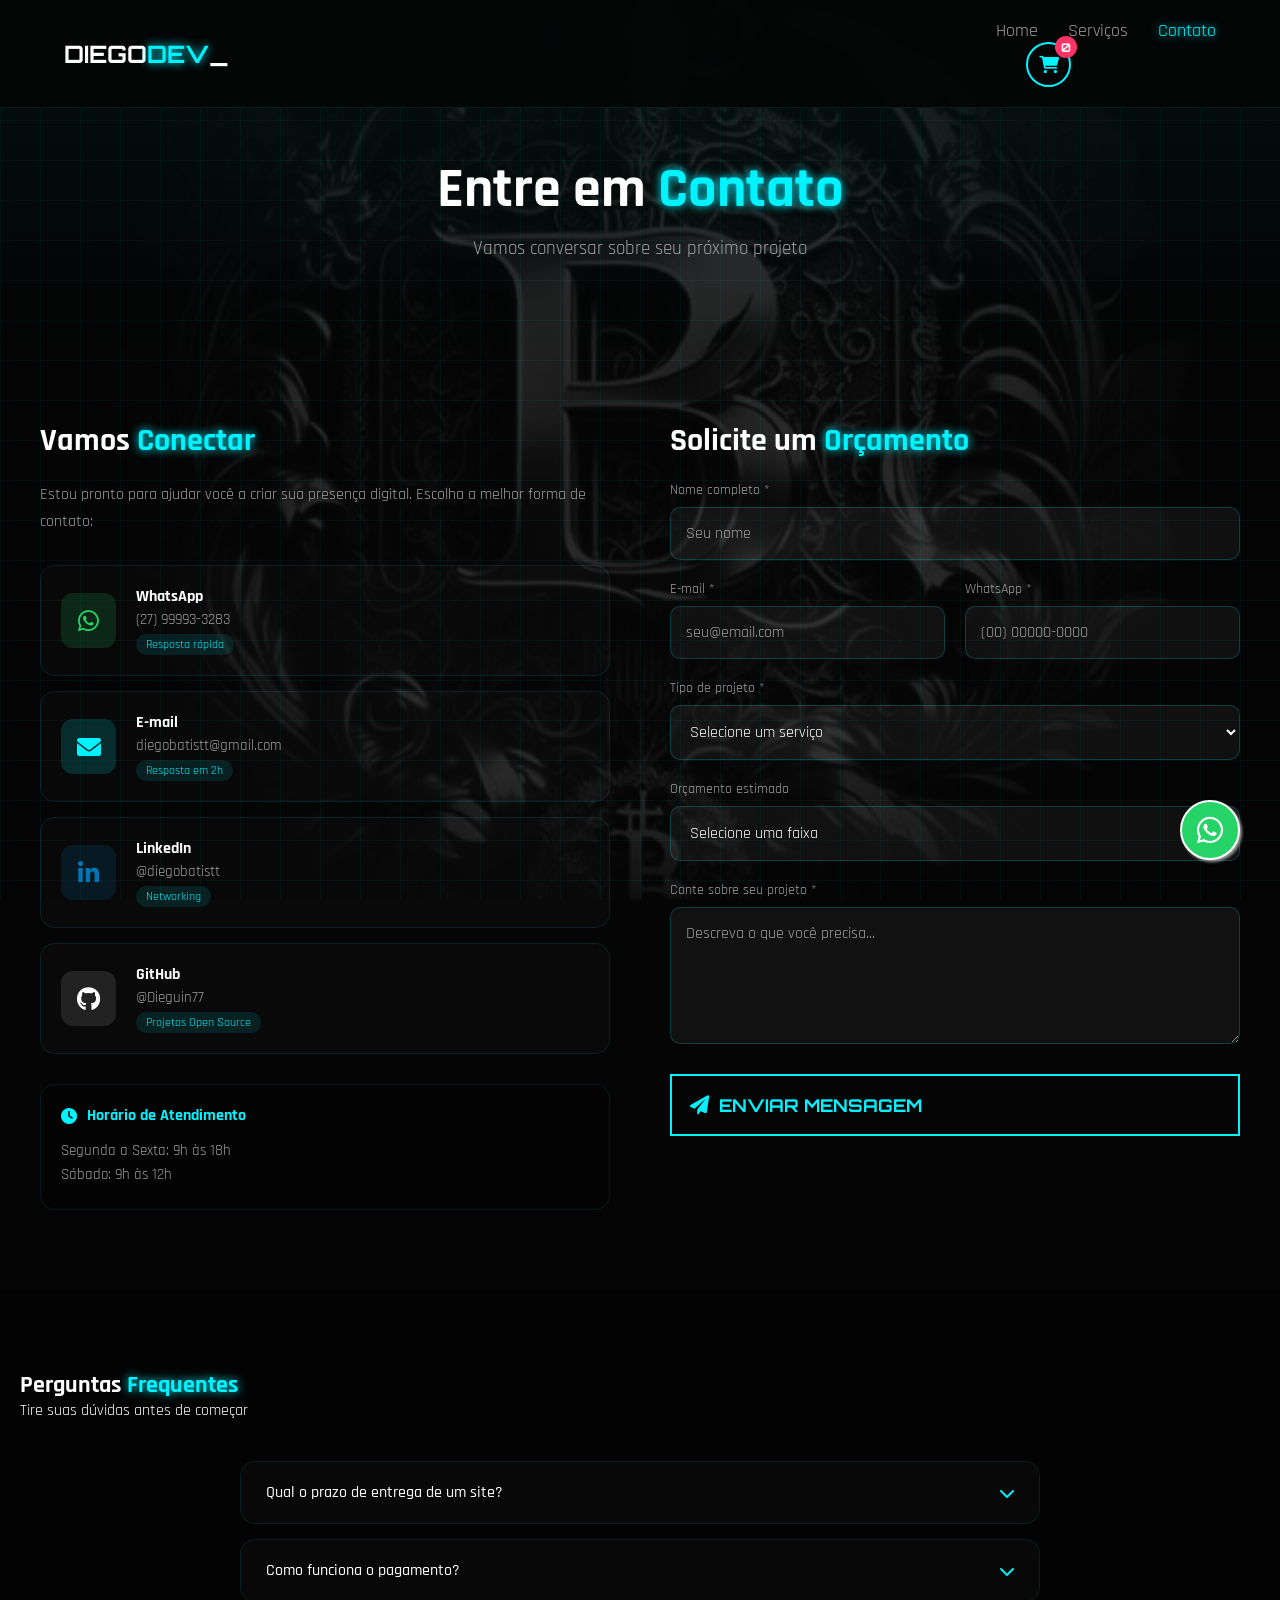
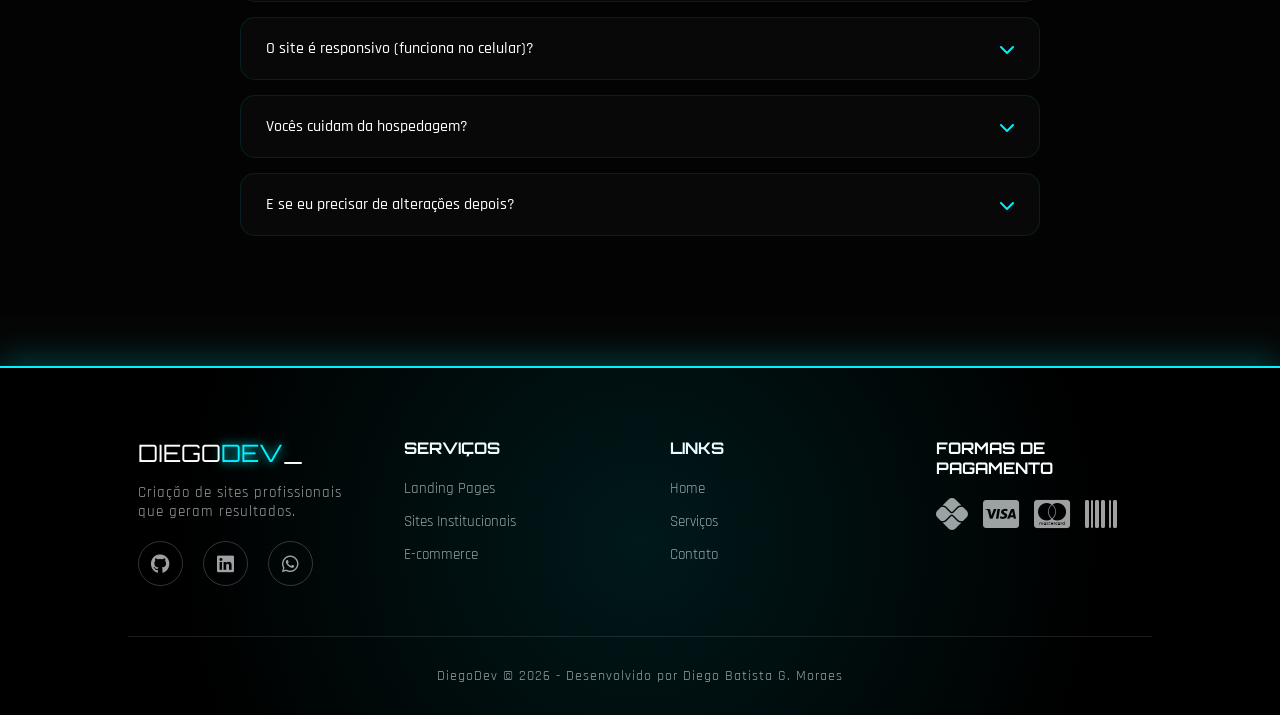
==== commit 8613a5eb: "Newsletter redireciona para WhatsApp + corrige link LinkedIn" ====
--- a/contato.html
+++ b/contato.html
@@ -126,7 +126,7 @@
                             <h4>E-mail</h4>
                             <p>diegobatistt@gmail.com</p>
                             <span class="contact-status">Resposta em 2h</span>
-                        </div>e 
+                        </div> 
                     </a>
 
                     <a href="https://www.linkedin.com/in/diegobatistt" target="_blank" class="contact-card">
